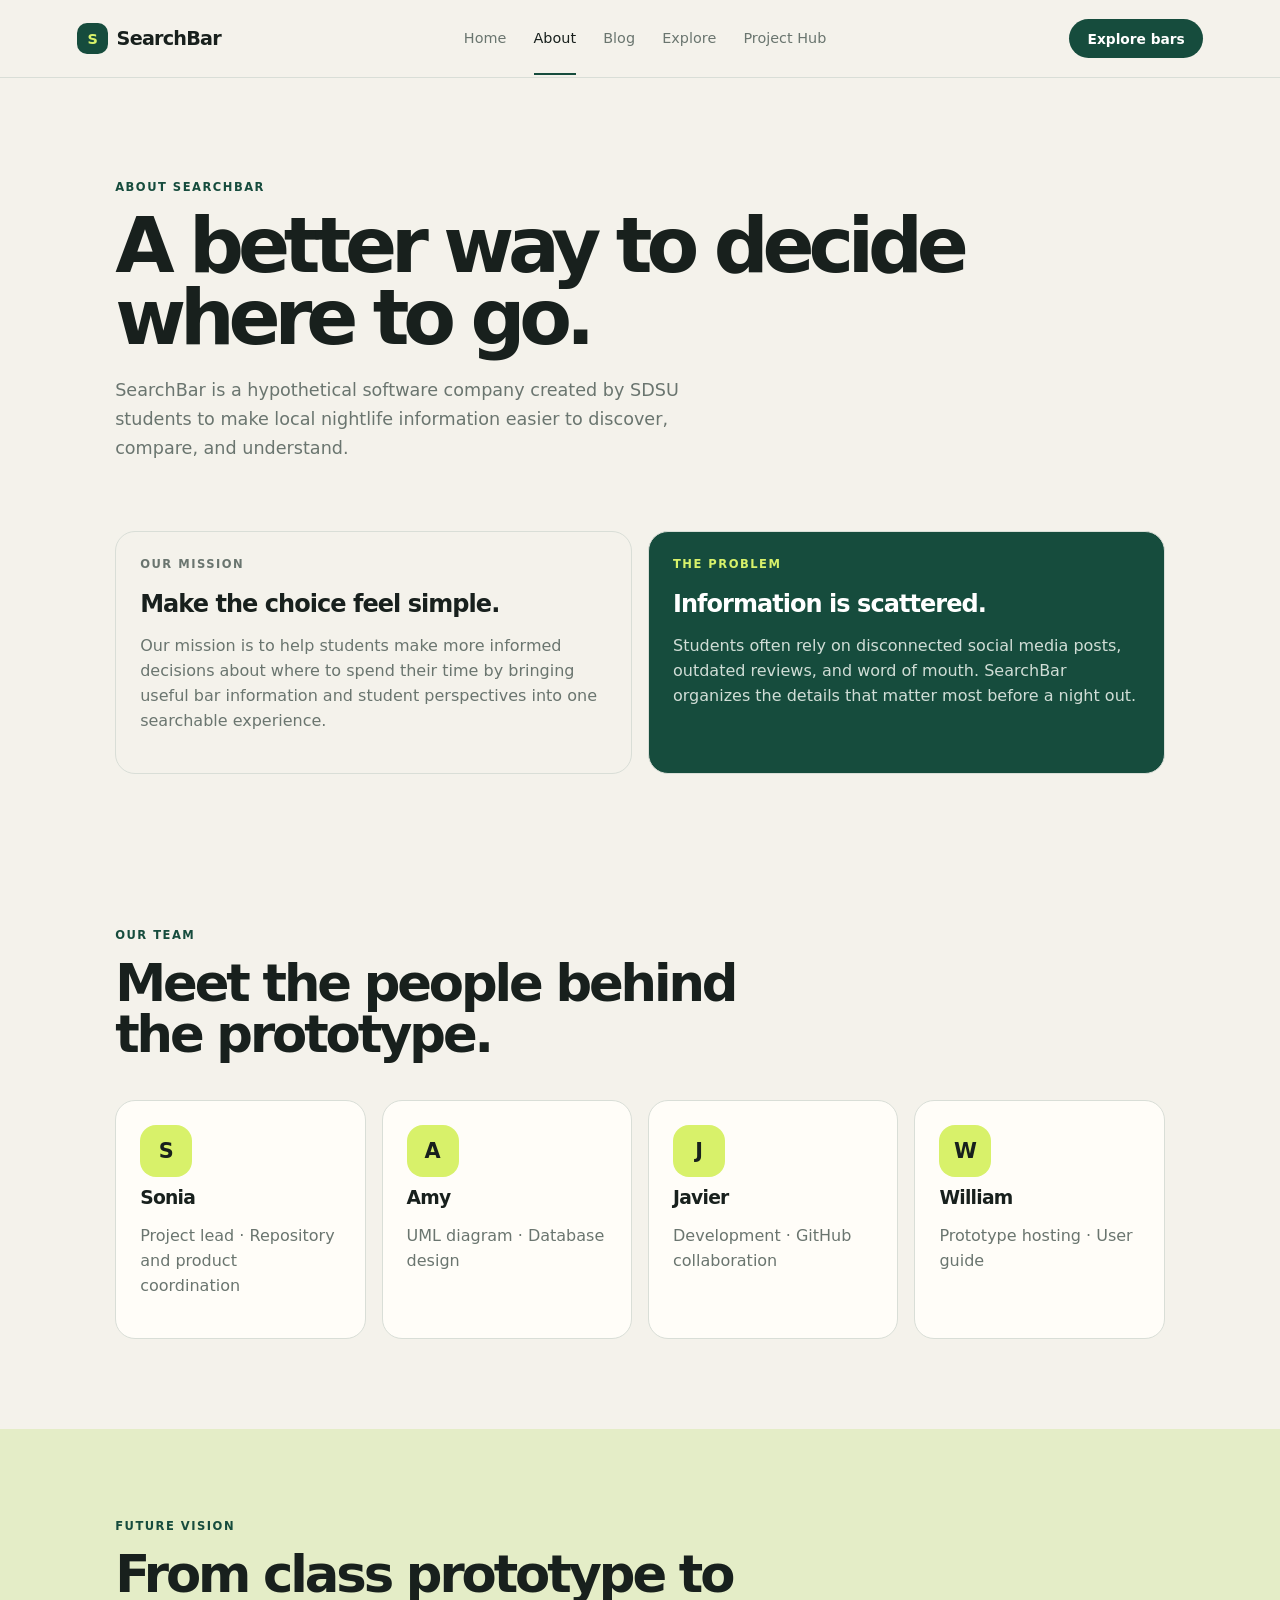
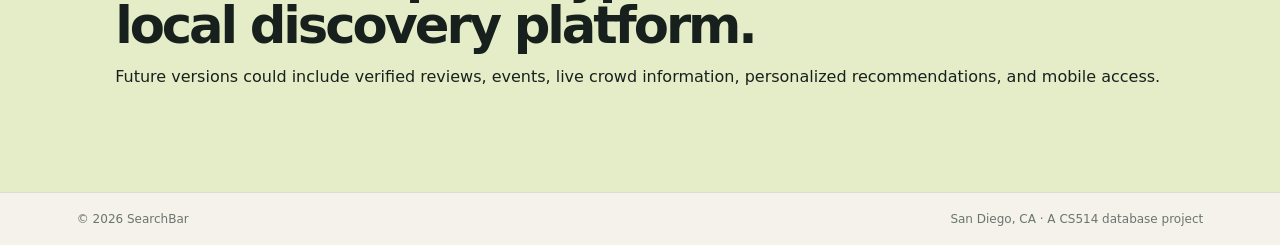
==== about.html @ 904cd175 "Create SearchBar Phase 1 prototype" ====
<!DOCTYPE html>
<html lang="en">
<head><meta charset="UTF-8" /><meta name="viewport" content="width=device-width, initial-scale=1.0" /><title>About | SearchBar</title><link rel="stylesheet" href="styles.css" /></head>
<body>
  <header class="site-header"><a class="brand" href="index.html"><span class="brand-mark">S</span> SearchBar</a><nav class="nav-links"><a href="index.html">Home</a><a class="active" href="about.html">About</a><a href="blog.html">Blog</a><a href="product.html">Explore</a><a href="deliverables.html">Project Hub</a></nav><a class="nav-button" href="product.html">Explore bars</a></header>
  <main class="page-main">
    <section class="page-hero"><p class="eyebrow">About SearchBar</p><h1>A better way to decide where to go.</h1><p>SearchBar is a hypothetical software company created by SDSU students to make local nightlife information easier to discover, compare, and understand.</p></section>
    <section class="content-grid"><div class="content-card"><p class="eyebrow">Our mission</p><h2>Make the choice feel simple.</h2><p>Our mission is to help students make more informed decisions about where to spend their time by bringing useful bar information and student perspectives into one searchable experience.</p></div><div class="content-card accent-card"><p class="eyebrow">The problem</p><h2>Information is scattered.</h2><p>Students often rely on disconnected social media posts, outdated reviews, and word of mouth. SearchBar organizes the details that matter most before a night out.</p></div></section>
    <section class="section"><div class="section-heading"><p class="eyebrow">Our team</p><h2>Meet the people behind the prototype.</h2></div><div class="team-grid"><article class="team-card"><div class="avatar">S</div><h3>Sonia</h3><p>Project lead · Repository and product coordination</p></article><article class="team-card"><div class="avatar">A</div><h3>Amy</h3><p>UML diagram · Database design</p></article><article class="team-card"><div class="avatar">J</div><h3>Javier</h3><p>Development · GitHub collaboration</p></article><article class="team-card"><div class="avatar">W</div><h3>William</h3><p>Prototype hosting · User guide</p></article></div></section>
    <section class="section future-section"><p class="eyebrow">Future vision</p><h2>From class prototype to local discovery platform.</h2><p>Future versions could include verified reviews, events, live crowd information, personalized recommendations, and mobile access.</p></section>
  </main><footer class="site-footer"><span>© 2026 SearchBar</span><span>San Diego, CA · A CS514 database project</span></footer>
</body></html>
---- styles.css ----
:root{--ink:#18201d;--muted:#6a756f;--cream:#f4f2eb;--paper:#fffdf8;--green:#164c3d;--lime:#d8f16a;--line:#d9ded7;--orange:#e97d43;--purple:#7164c8}*{box-sizing:border-box}body{margin:0;background:var(--cream);color:var(--ink);font-family:Inter,ui-sans-serif,system-ui,-apple-system,BlinkMacSystemFont,"Segoe UI",sans-serif}a{color:inherit;text-decoration:none}.site-header{height:78px;display:flex;align-items:center;justify-content:space-between;padding:0 6vw;border-bottom:1px solid var(--line);background:rgba(244,242,235,.92);position:sticky;top:0;z-index:10}.brand{font-size:1.2rem;font-weight:800;letter-spacing:-.04em;display:flex;align-items:center;gap:.55rem}.brand-mark{display:grid;place-items:center;width:31px;height:31px;border-radius:10px;background:var(--green);color:var(--lime);font-size:.9rem}.nav-links{display:flex;gap:1.7rem;font-size:.9rem;color:var(--muted)}.nav-links a{padding:27px 0}.nav-links a:hover,.nav-links .active{color:var(--ink);border-bottom:2px solid var(--green)}.nav-button,.button{border-radius:999px;padding:.72rem 1.15rem;font-weight:700;font-size:.86rem}.nav-button,.button.primary{background:var(--green);color:white}.hero{min-height:560px;padding:9vw 9vw 7vw;display:grid;grid-template-columns:1.05fr .95fr;gap:7vw;align-items:center;background:radial-gradient(circle at 80% 25%,#e2edbf 0,transparent 32%),var(--cream)}.eyebrow{color:var(--green);font-size:.72rem;font-weight:800;letter-spacing:.13em;text-transform:uppercase;margin:0 0 1rem}.hero h1,.page-hero h1{font-size:clamp(3rem,7vw,6.5rem);line-height:.93;letter-spacing:-.08em;max-width:720px;margin:0 0 1.4rem}.hero-text,.page-hero>p:not(.eyebrow){font-size:1.1rem;line-height:1.65;color:var(--muted);max-width:570px}.hero-actions{display:flex;gap:.7rem;margin-top:2rem}.button.secondary{border:1px solid var(--green);color:var(--green)}.button.light{background:var(--lime);color:var(--ink)}.hero-card{background:var(--paper);border:1px solid #d1d8c8;border-radius:28px;padding:1.5rem;box-shadow:12px 15px 0 #dce7bb;transform:rotate(2deg)}.hero-card-top{display:flex;justify-content:space-between;color:var(--muted);font-size:.78rem;margin-bottom:1.5rem}.status-dot{color:#4e8f49}.mock-search{border:1px solid var(--line);border-radius:15px;padding:1rem;color:var(--muted);font-size:.95rem}.tag-row,.filter-row{display:flex;gap:.45rem;flex-wrap:wrap;margin:1rem 0}.tag,.filter{border:1px solid var(--line);background:#f3f5ef;border-radius:999px;padding:.45rem .7rem;color:var(--muted);font-size:.75rem}.mini-result{display:flex;align-items:center;gap:.75rem;border-top:1px solid var(--line);padding-top:1rem;margin-top:1.2rem}.mini-result p{margin:.25rem 0 0;color:var(--muted);font-size:.8rem}.mini-result>span{margin-left:auto}.mini-icon{display:grid;place-items:center;width:38px;height:38px;border-radius:12px;background:var(--lime)}.section{padding:7vw 9vw}.intro-section{background:var(--paper)}.section-heading{margin-bottom:2.5rem}.section-heading h2,.project-callout h2,.future-section h2{font-size:clamp(2rem,4vw,4rem);line-height:1;letter-spacing:-.06em;margin:0;max-width:700px}.feature-grid,.team-grid,.blog-grid,.bar-grid,.content-grid{display:grid;grid-template-columns:repeat(3,1fr);gap:1rem}.feature-card,.content-card,.team-card,.blog-card,.bar-card{background:var(--cream);border:1px solid var(--line);border-radius:20px;padding:1.5rem}.feature-card h3,.team-card h3,.blog-card h2,.content-card h2,.bar-card h2{letter-spacing:-.04em;margin:.6rem 0}.feature-card p,.team-card p,.blog-card p,.content-card p,.bar-card p{color:var(--muted);line-height:1.55}.feature-number{color:var(--orange);font-weight:800}.project-callout{background:var(--green);color:white;display:flex;align-items:end;justify-content:space-between;gap:2rem}.project-callout .eyebrow{color:var(--lime)}.project-callout p:not(.eyebrow){color:#c6d3cc;max-width:550px;line-height:1.55}.site-footer{padding:1.2rem 6vw;display:flex;justify-content:space-between;color:var(--muted);font-size:.75rem;border-top:1px solid var(--line)}.page-main{min-height:calc(100vh - 150px)}.page-hero{padding:8vw 9vw 4vw}.page-hero h1{font-size:clamp(3rem,6vw,5.4rem);max-width:900px}.page-hero.compact{padding-bottom:2.5vw}.content-grid{grid-template-columns:1fr 1fr;padding:0 9vw 5vw}.accent-card{background:var(--green);color:white}.accent-card .eyebrow{color:var(--lime)}.accent-card p{color:#d0ddd6}.team-grid{grid-template-columns:repeat(4,1fr)}.team-card{background:var(--paper)}.avatar{width:52px;height:52px;border-radius:16px;background:var(--lime);display:grid;place-items:center;font-weight:800;font-size:1.3rem}.future-section{background:#e4edc7}.blog-grid{padding:0 9vw 7vw}.blog-card{background:var(--paper);min-height:270px}.blog-card h2{font-size:1.5rem}.blog-author{display:block;color:var(--green);font-size:.75rem;font-weight:700;margin-top:1.5rem}.search-panel{margin:0 9vw 2rem;padding:1.4rem;background:var(--paper);border:1px solid var(--line);border-radius:20px}.search-panel label{display:block;font-size:.75rem;font-weight:800;text-transform:uppercase;letter-spacing:.1em;margin-bottom:.6rem}.search-row{display:flex;gap:.6rem}.search-row input{width:100%;border:1px solid var(--line);border-radius:12px;padding:.9rem;font:inherit;background:white}.filter{cursor:pointer}.active-filter{background:var(--green);color:white}.bar-grid{grid-template-columns:repeat(3,1fr);padding:0 9vw 7vw}.bar-card{padding:0;overflow:hidden;background:var(--paper)}.bar-image{height:145px;display:grid;place-items:center;font-size:3rem;color:white}.purple{background:var(--purple)}.orange{background:var(--orange)}.green{background:var(--green);color:var(--lime)}.bar-card-body{padding:1.2rem}.location{font-size:.7rem;text-transform:uppercase;letter-spacing:.1em;color:var(--muted);font-weight:800}.rating{color:var(--green);font-weight:800}.rating span{font-weight:500;color:var(--muted);margin-left:.6rem;font-size:.8rem}.empty-state{padding:2rem 9vw;color:var(--muted)}.deliverable-list{max-width:900px;margin:0 9vw 7vw}.deliverable{display:flex;align-items:center;gap:1rem;padding:1.2rem 0;border-bottom:1px solid var(--line)}.deliverable:hover h2{color:var(--green)}.deliverable-icon{display:grid;place-items:center;width:43px;height:43px;border-radius:13px;background:var(--lime);font-weight:800}.deliverable h2{font-size:1.1rem;margin:0 0 .25rem}.deliverable p{margin:0;color:var(--muted);font-size:.9rem}.deliverable>span:last-child{margin-left:auto}.notice{margin-top:1.5rem;padding:1rem 1.2rem;border-radius:15px;background:#e4edc7;color:var(--green)}.notice p{margin:.35rem 0 0;color:var(--muted);font-size:.85rem}@media(max-width:800px){.site-header{padding:0 5vw}.nav-links{gap:.8rem}.nav-links a{font-size:.75rem}.nav-button{display:none}.hero{grid-template-columns:1fr;padding:18vw 7vw 12vw}.section,.page-hero{padding-left:7vw;padding-right:7vw}.feature-grid,.team-grid,.blog-grid,.bar-grid,.content-grid{grid-template-columns:1fr}.blog-grid,.bar-grid,.content-grid{padding-left:7vw;padding-right:7vw}.project-callout{display:block}.project-callout .button{display:inline-block;margin-top:1rem}.site-footer{gap:1rem;flex-direction:column}.deliverable-list{margin-left:7vw;margin-right:7vw}}
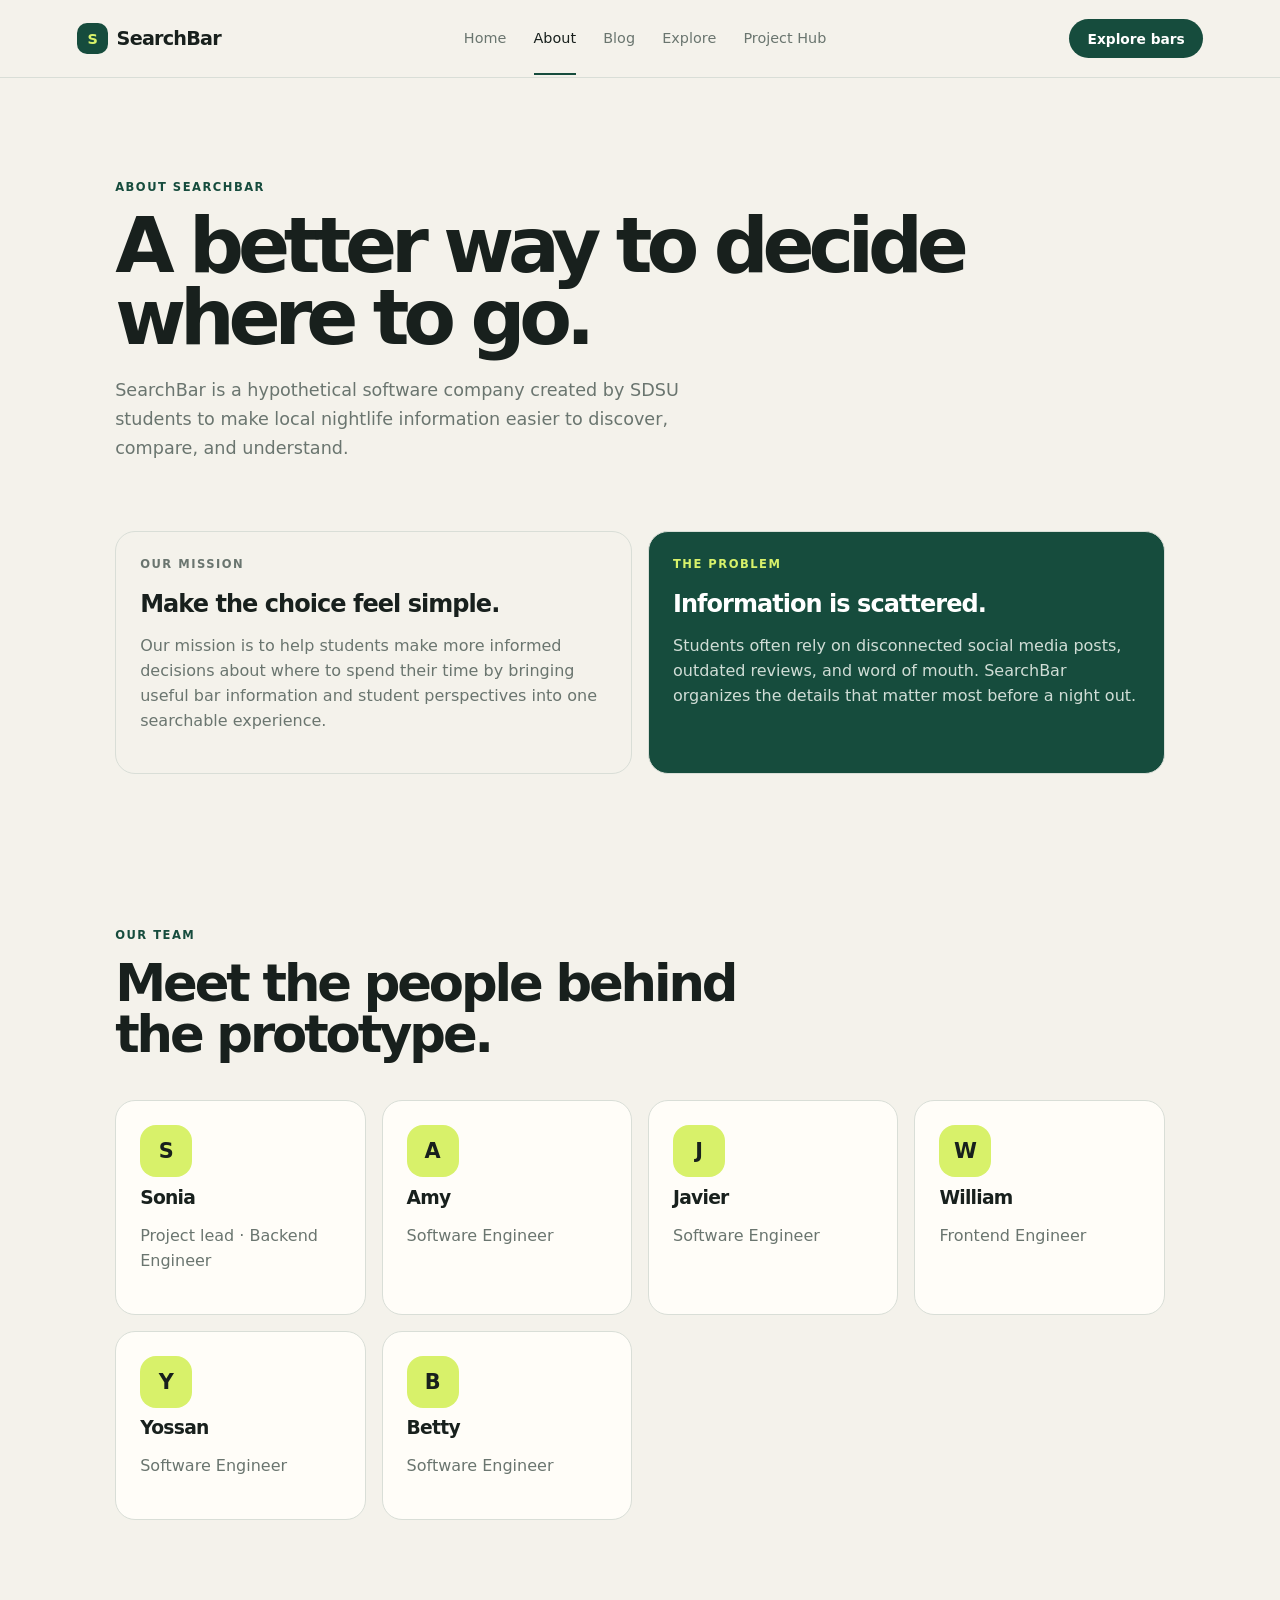
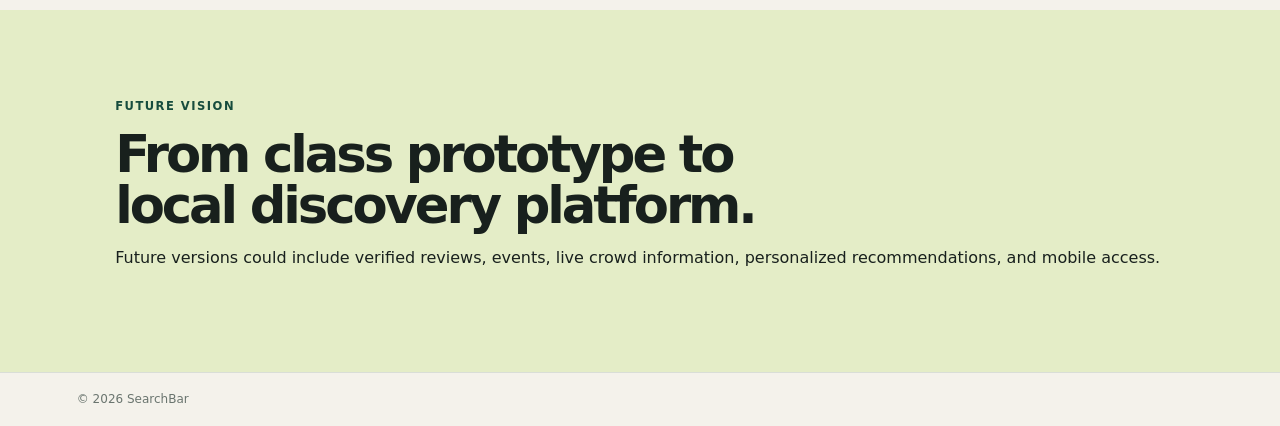
==== commit 9efc47e6: "Updated About page and Blog page" ====
--- a/about.html
+++ b/about.html
@@ -1,12 +1,119 @@
 <!DOCTYPE html>
 <html lang="en">
-<head><meta charset="UTF-8" /><meta name="viewport" content="width=device-width, initial-scale=1.0" /><title>About | SearchBar</title><link rel="stylesheet" href="styles.css" /></head>
+<head>
+  <meta charset="UTF-8" />
+  <meta name="viewport" content="width=device-width, initial-scale=1.0" />
+  <title>About | SearchBar</title>
+  <link rel="stylesheet" href="styles.css" />
+</head>
+
 <body>
-  <header class="site-header"><a class="brand" href="index.html"><span class="brand-mark">S</span> SearchBar</a><nav class="nav-links"><a href="index.html">Home</a><a class="active" href="about.html">About</a><a href="blog.html">Blog</a><a href="product.html">Explore</a><a href="deliverables.html">Project Hub</a></nav><a class="nav-button" href="product.html">Explore bars</a></header>
+  <header class="site-header">
+    <a class="brand" href="index.html">
+      <span class="brand-mark">S</span> SearchBar
+    </a>
+
+    <nav class="nav-links">
+      <a href="index.html">Home</a>
+      <a class="active" href="about.html">About</a>
+      <a href="blog.html">Blog</a>
+      <a href="product.html">Explore</a>
+      <a href="deliverables.html">Project Hub</a>
+    </nav>
+
+    <a class="nav-button" href="product.html">Explore bars</a>
+  </header>
+
   <main class="page-main">
-    <section class="page-hero"><p class="eyebrow">About SearchBar</p><h1>A better way to decide where to go.</h1><p>SearchBar is a hypothetical software company created by SDSU students to make local nightlife information easier to discover, compare, and understand.</p></section>
-    <section class="content-grid"><div class="content-card"><p class="eyebrow">Our mission</p><h2>Make the choice feel simple.</h2><p>Our mission is to help students make more informed decisions about where to spend their time by bringing useful bar information and student perspectives into one searchable experience.</p></div><div class="content-card accent-card"><p class="eyebrow">The problem</p><h2>Information is scattered.</h2><p>Students often rely on disconnected social media posts, outdated reviews, and word of mouth. SearchBar organizes the details that matter most before a night out.</p></div></section>
-    <section class="section"><div class="section-heading"><p class="eyebrow">Our team</p><h2>Meet the people behind the prototype.</h2></div><div class="team-grid"><article class="team-card"><div class="avatar">S</div><h3>Sonia</h3><p>Project lead · Repository and product coordination</p></article><article class="team-card"><div class="avatar">A</div><h3>Amy</h3><p>UML diagram · Database design</p></article><article class="team-card"><div class="avatar">J</div><h3>Javier</h3><p>Development · GitHub collaboration</p></article><article class="team-card"><div class="avatar">W</div><h3>William</h3><p>Prototype hosting · User guide</p></article></div></section>
-    <section class="section future-section"><p class="eyebrow">Future vision</p><h2>From class prototype to local discovery platform.</h2><p>Future versions could include verified reviews, events, live crowd information, personalized recommendations, and mobile access.</p></section>
-  </main><footer class="site-footer"><span>© 2026 SearchBar</span><span>San Diego, CA · A CS514 database project</span></footer>
-</body></html>
+    <section class="page-hero">
+      <p class="eyebrow">About SearchBar</p>
+      <h1>A better way to decide where to go.</h1>
+      <p>
+        SearchBar is a hypothetical software company created by SDSU students
+        to make local nightlife information easier to discover, compare, and
+        understand.
+      </p>
+    </section>
+
+    <section class="content-grid">
+      <div class="content-card">
+        <p class="eyebrow">Our mission</p>
+        <h2>Make the choice feel simple.</h2>
+        <p>
+          Our mission is to help students make more informed decisions about
+          where to spend their time by bringing useful bar information and
+          student perspectives into one searchable experience.
+        </p>
+      </div>
+
+      <div class="content-card accent-card">
+        <p class="eyebrow">The problem</p>
+        <h2>Information is scattered.</h2>
+        <p>
+          Students often rely on disconnected social media posts, outdated
+          reviews, and word of mouth. SearchBar organizes the details that
+          matter most before a night out.
+        </p>
+      </div>
+    </section>
+
+    <section class="section">
+      <div class="section-heading">
+        <p class="eyebrow">Our team</p>
+        <h2>Meet the people behind the prototype.</h2>
+      </div>
+
+      <div class="team-grid">
+        <article class="team-card">
+          <div class="avatar">S</div>
+          <h3>Sonia</h3>
+          <p>Project lead · Backend Engineer</p>
+        </article>
+
+        <article class="team-card">
+          <div class="avatar">A</div>
+          <h3>Amy</h3>
+          <p>Software Engineer</p>
+        </article>
+
+        <article class="team-card">
+          <div class="avatar">J</div>
+          <h3>Javier</h3>
+          <p>Software Engineer</p>
+        </article>
+
+        <article class="team-card">
+          <div class="avatar">W</div>
+          <h3>William</h3>
+          <p>Frontend Engineer</p>
+        </article>
+
+        <article class="team-card">
+          <div class="avatar">Y</div>
+          <h3>Yossan</h3>
+          <p>Software Engineer</p>
+        </article>
+
+        <article class="team-card">
+          <div class="avatar">B</div>
+          <h3>Betty</h3>
+          <p>Software Engineer</p>
+        </article>
+      </div>
+    </section>
+
+    <section class="section future-section">
+      <p class="eyebrow">Future vision</p>
+      <h2>From class prototype to local discovery platform.</h2>
+      <p>
+        Future versions could include verified reviews, events, live crowd
+        information, personalized recommendations, and mobile access.
+      </p>
+    </section>
+  </main>
+
+  <footer class="site-footer">
+    <span>© 2026 SearchBar</span>
+  </footer>
+</body>
+</html>
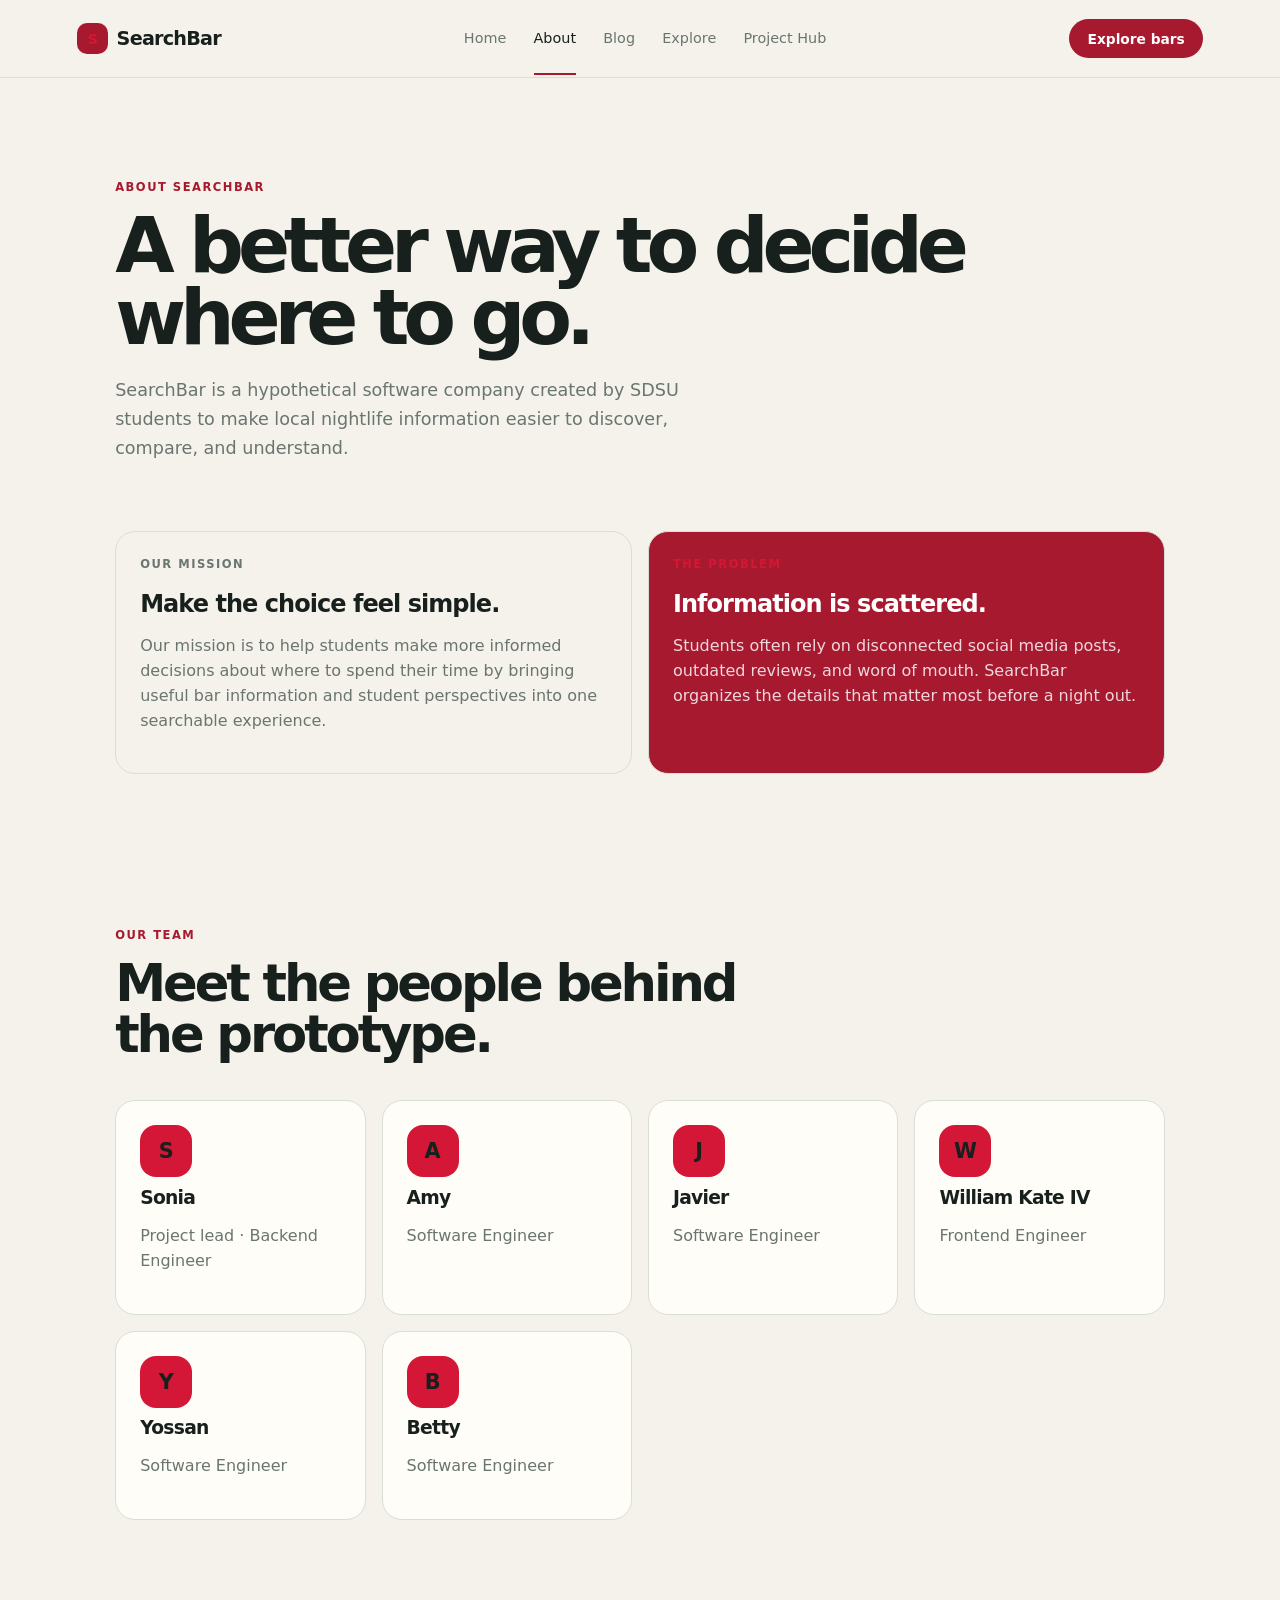
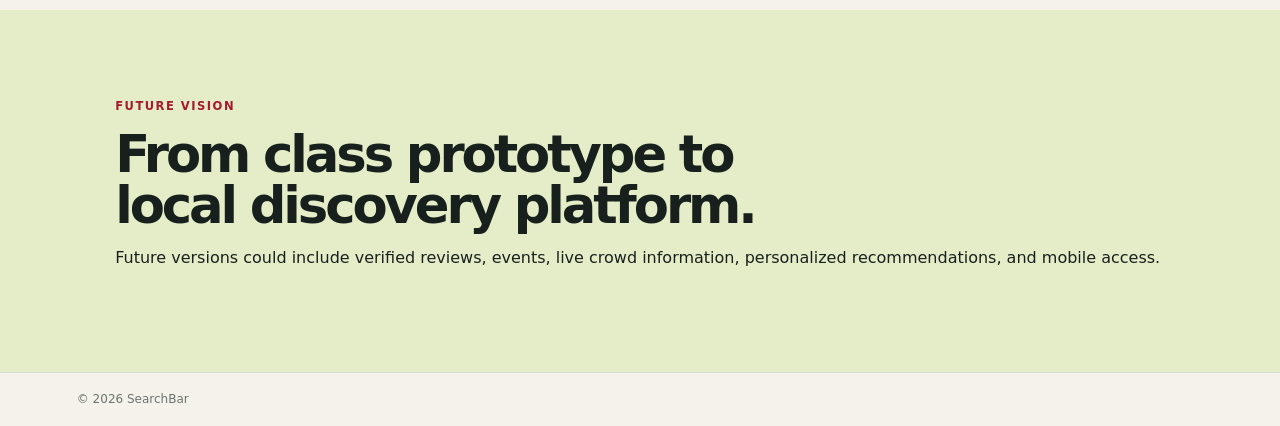
==== commit a4bdcc46: "Updated team member blogs" ====
--- a/about.html
+++ b/about.html
@@ -84,7 +84,7 @@
 
         <article class="team-card">
           <div class="avatar">W</div>
-          <h3>William</h3>
+          <h3>William Kate IV</h3>
           <p>Frontend Engineer</p>
         </article>
 
--- a/styles.css
+++ b/styles.css
@@ -1 +1,622 @@
-:root{--ink:#18201d;--muted:#6a756f;--cream:#f4f2eb;--paper:#fffdf8;--green:#164c3d;--lime:#d8f16a;--line:#d9ded7;--orange:#e97d43;--purple:#7164c8}*{box-sizing:border-box}body{margin:0;background:var(--cream);color:var(--ink);font-family:Inter,ui-sans-serif,system-ui,-apple-system,BlinkMacSystemFont,"Segoe UI",sans-serif}a{color:inherit;text-decoration:none}.site-header{height:78px;display:flex;align-items:center;justify-content:space-between;padding:0 6vw;border-bottom:1px solid var(--line);background:rgba(244,242,235,.92);position:sticky;top:0;z-index:10}.brand{font-size:1.2rem;font-weight:800;letter-spacing:-.04em;display:flex;align-items:center;gap:.55rem}.brand-mark{display:grid;place-items:center;width:31px;height:31px;border-radius:10px;background:var(--green);color:var(--lime);font-size:.9rem}.nav-links{display:flex;gap:1.7rem;font-size:.9rem;color:var(--muted)}.nav-links a{padding:27px 0}.nav-links a:hover,.nav-links .active{color:var(--ink);border-bottom:2px solid var(--green)}.nav-button,.button{border-radius:999px;padding:.72rem 1.15rem;font-weight:700;font-size:.86rem}.nav-button,.button.primary{background:var(--green);color:white}.hero{min-height:560px;padding:9vw 9vw 7vw;display:grid;grid-template-columns:1.05fr .95fr;gap:7vw;align-items:center;background:radial-gradient(circle at 80% 25%,#e2edbf 0,transparent 32%),var(--cream)}.eyebrow{color:var(--green);font-size:.72rem;font-weight:800;letter-spacing:.13em;text-transform:uppercase;margin:0 0 1rem}.hero h1,.page-hero h1{font-size:clamp(3rem,7vw,6.5rem);line-height:.93;letter-spacing:-.08em;max-width:720px;margin:0 0 1.4rem}.hero-text,.page-hero>p:not(.eyebrow){font-size:1.1rem;line-height:1.65;color:var(--muted);max-width:570px}.hero-actions{display:flex;gap:.7rem;margin-top:2rem}.button.secondary{border:1px solid var(--green);color:var(--green)}.button.light{background:var(--lime);color:var(--ink)}.hero-card{background:var(--paper);border:1px solid #d1d8c8;border-radius:28px;padding:1.5rem;box-shadow:12px 15px 0 #dce7bb;transform:rotate(2deg)}.hero-card-top{display:flex;justify-content:space-between;color:var(--muted);font-size:.78rem;margin-bottom:1.5rem}.status-dot{color:#4e8f49}.mock-search{border:1px solid var(--line);border-radius:15px;padding:1rem;color:var(--muted);font-size:.95rem}.tag-row,.filter-row{display:flex;gap:.45rem;flex-wrap:wrap;margin:1rem 0}.tag,.filter{border:1px solid var(--line);background:#f3f5ef;border-radius:999px;padding:.45rem .7rem;color:var(--muted);font-size:.75rem}.mini-result{display:flex;align-items:center;gap:.75rem;border-top:1px solid var(--line);padding-top:1rem;margin-top:1.2rem}.mini-result p{margin:.25rem 0 0;color:var(--muted);font-size:.8rem}.mini-result>span{margin-left:auto}.mini-icon{display:grid;place-items:center;width:38px;height:38px;border-radius:12px;background:var(--lime)}.section{padding:7vw 9vw}.intro-section{background:var(--paper)}.section-heading{margin-bottom:2.5rem}.section-heading h2,.project-callout h2,.future-section h2{font-size:clamp(2rem,4vw,4rem);line-height:1;letter-spacing:-.06em;margin:0;max-width:700px}.feature-grid,.team-grid,.blog-grid,.bar-grid,.content-grid{display:grid;grid-template-columns:repeat(3,1fr);gap:1rem}.feature-card,.content-card,.team-card,.blog-card,.bar-card{background:var(--cream);border:1px solid var(--line);border-radius:20px;padding:1.5rem}.feature-card h3,.team-card h3,.blog-card h2,.content-card h2,.bar-card h2{letter-spacing:-.04em;margin:.6rem 0}.feature-card p,.team-card p,.blog-card p,.content-card p,.bar-card p{color:var(--muted);line-height:1.55}.feature-number{color:var(--orange);font-weight:800}.project-callout{background:var(--green);color:white;display:flex;align-items:end;justify-content:space-between;gap:2rem}.project-callout .eyebrow{color:var(--lime)}.project-callout p:not(.eyebrow){color:#c6d3cc;max-width:550px;line-height:1.55}.site-footer{padding:1.2rem 6vw;display:flex;justify-content:space-between;color:var(--muted);font-size:.75rem;border-top:1px solid var(--line)}.page-main{min-height:calc(100vh - 150px)}.page-hero{padding:8vw 9vw 4vw}.page-hero h1{font-size:clamp(3rem,6vw,5.4rem);max-width:900px}.page-hero.compact{padding-bottom:2.5vw}.content-grid{grid-template-columns:1fr 1fr;padding:0 9vw 5vw}.accent-card{background:var(--green);color:white}.accent-card .eyebrow{color:var(--lime)}.accent-card p{color:#d0ddd6}.team-grid{grid-template-columns:repeat(4,1fr)}.team-card{background:var(--paper)}.avatar{width:52px;height:52px;border-radius:16px;background:var(--lime);display:grid;place-items:center;font-weight:800;font-size:1.3rem}.future-section{background:#e4edc7}.blog-grid{padding:0 9vw 7vw}.blog-card{background:var(--paper);min-height:270px}.blog-card h2{font-size:1.5rem}.blog-author{display:block;color:var(--green);font-size:.75rem;font-weight:700;margin-top:1.5rem}.search-panel{margin:0 9vw 2rem;padding:1.4rem;background:var(--paper);border:1px solid var(--line);border-radius:20px}.search-panel label{display:block;font-size:.75rem;font-weight:800;text-transform:uppercase;letter-spacing:.1em;margin-bottom:.6rem}.search-row{display:flex;gap:.6rem}.search-row input{width:100%;border:1px solid var(--line);border-radius:12px;padding:.9rem;font:inherit;background:white}.filter{cursor:pointer}.active-filter{background:var(--green);color:white}.bar-grid{grid-template-columns:repeat(3,1fr);padding:0 9vw 7vw}.bar-card{padding:0;overflow:hidden;background:var(--paper)}.bar-image{height:145px;display:grid;place-items:center;font-size:3rem;color:white}.purple{background:var(--purple)}.orange{background:var(--orange)}.green{background:var(--green);color:var(--lime)}.bar-card-body{padding:1.2rem}.location{font-size:.7rem;text-transform:uppercase;letter-spacing:.1em;color:var(--muted);font-weight:800}.rating{color:var(--green);font-weight:800}.rating span{font-weight:500;color:var(--muted);margin-left:.6rem;font-size:.8rem}.empty-state{padding:2rem 9vw;color:var(--muted)}.deliverable-list{max-width:900px;margin:0 9vw 7vw}.deliverable{display:flex;align-items:center;gap:1rem;padding:1.2rem 0;border-bottom:1px solid var(--line)}.deliverable:hover h2{color:var(--green)}.deliverable-icon{display:grid;place-items:center;width:43px;height:43px;border-radius:13px;background:var(--lime);font-weight:800}.deliverable h2{font-size:1.1rem;margin:0 0 .25rem}.deliverable p{margin:0;color:var(--muted);font-size:.9rem}.deliverable>span:last-child{margin-left:auto}.notice{margin-top:1.5rem;padding:1rem 1.2rem;border-radius:15px;background:#e4edc7;color:var(--green)}.notice p{margin:.35rem 0 0;color:var(--muted);font-size:.85rem}@media(max-width:800px){.site-header{padding:0 5vw}.nav-links{gap:.8rem}.nav-links a{font-size:.75rem}.nav-button{display:none}.hero{grid-template-columns:1fr;padding:18vw 7vw 12vw}.section,.page-hero{padding-left:7vw;padding-right:7vw}.feature-grid,.team-grid,.blog-grid,.bar-grid,.content-grid{grid-template-columns:1fr}.blog-grid,.bar-grid,.content-grid{padding-left:7vw;padding-right:7vw}.project-callout{display:block}.project-callout .button{display:inline-block;margin-top:1rem}.site-footer{gap:1rem;flex-direction:column}.deliverable-list{margin-left:7vw;margin-right:7vw}}
+:root {
+  --ink: #18201d;
+  --muted: #6a756f;
+  --cream: #f4f2eb;
+  --paper: #fffdf8;
+  --red: #A6192E;
+  --lightred: #D41736;
+  --line: #d9ded7;
+  --orange: #e97d43;
+  --purple: #7164c8;
+}
+
+* {
+  box-sizing: border-box;
+}
+
+body {
+  margin: 0;
+  background: var(--cream);
+  color: var(--ink);
+  font-family: Inter, ui-sans-serif, system-ui, -apple-system,
+    BlinkMacSystemFont, "Segoe UI", sans-serif;
+}
+
+a {
+  color: inherit;
+  text-decoration: none;
+}
+
+.site-header {
+  position: sticky;
+  top: 0;
+  z-index: 10;
+  height: 78px;
+  display: flex;
+  align-items: center;
+  justify-content: space-between;
+  padding: 0 6vw;
+  background: rgba(244, 242, 235, 0.92);
+  border-bottom: 1px solid var(--line);
+}
+
+.brand {
+  display: flex;
+  align-items: center;
+  gap: 0.55rem;
+  font-size: 1.2rem;
+  font-weight: 800;
+  letter-spacing: -0.04em;
+}
+
+.brand-mark {
+  display: grid;
+  place-items: center;
+  width: 31px;
+  height: 31px;
+  border-radius: 10px;
+  background: var(--red);
+  color: var(--lightred);
+  font-size: 0.9rem;
+}
+
+.nav-links {
+  display: flex;
+  gap: 1.7rem;
+  color: var(--muted);
+  font-size: 0.9rem;
+}
+
+.nav-links a {
+  padding: 27px 0;
+}
+
+.nav-links a:hover,
+.nav-links .active {
+  color: var(--ink);
+  border-bottom: 2px solid var(--red);
+}
+
+.nav-button,
+.button {
+  border-radius: 999px;
+  padding: 0.72rem 1.15rem;
+  font-size: 0.86rem;
+  font-weight: 700;
+}
+
+.nav-button,
+.button.primary {
+  background: var(--red);
+  color: white;
+}
+
+.hero {
+  display: grid;
+  grid-template-columns: 1.05fr 0.95fr;
+  align-items: center;
+  gap: 7vw;
+  min-height: 560px;
+  padding: 9vw 9vw 7vw;
+  background:
+    radial-gradient(
+      circle at 80% 25%,
+      #e2edbf 0,
+      transparent 32%
+    ),
+    var(--cream);
+}
+
+.hero-copy {
+  max-width: 720px;
+}
+
+.eyebrow {
+  margin: 0 0 1rem;
+  color: var(--red);
+  font-size: 0.72rem;
+  font-weight: 800;
+  letter-spacing: 0.13em;
+  text-transform: uppercase;
+}
+
+.hero h1,
+.page-hero h1 {
+  max-width: 720px;
+  margin: 0 0 1.4rem;
+  font-size: clamp(3rem, 7vw, 6.5rem);
+  line-height: 0.93;
+  letter-spacing: -0.08em;
+}
+
+.hero-text,
+.page-hero > p:not(.eyebrow) {
+  max-width: 570px;
+  color: var(--muted);
+  font-size: 1.1rem;
+  line-height: 1.65;
+}
+
+.hero-actions {
+  display: flex;
+  gap: 0.7rem;
+  margin-top: 2rem;
+}
+
+.button.secondary {
+  border: 1px solid var(--red);
+  color: var(--red);
+}
+
+.button.light {
+  background: var(--lightred);
+  color: var(--ink);
+}
+
+.hero-card {
+  padding: 1.5rem;
+  background: var(--paper);
+  border: 1px solid #d1d8c8;
+  border-radius: 28px;
+  box-shadow: 12px 15px 0 #dce7bb;
+  transform: rotate(2deg);
+}
+
+.hero-card-top {
+  display: flex;
+  justify-content: space-between;
+  margin-bottom: 1.5rem;
+  color: var(--muted);
+  font-size: 0.78rem;
+}
+
+.status-dot {
+  color: var(--red);
+}
+
+.mock-search {
+  padding: 1rem;
+  border: 1px solid var(--line);
+  border-radius: 15px;
+  color: var(--muted);
+  font-size: 0.95rem;
+}
+
+.tag-row,
+.filter-row {
+  display: flex;
+  flex-wrap: wrap;
+  gap: 0.45rem;
+  margin: 1rem 0;
+}
+
+.tag,
+.filter {
+  padding: 0.45rem 0.7rem;
+  background: #f3f5ef;
+  border: 1px solid var(--line);
+  border-radius: 999px;
+  color: var(--muted);
+  font-size: 0.75rem;
+}
+
+.filter {
+  cursor: pointer;
+}
+
+.active-filter {
+  background: var(--red);
+  color: white;
+}
+
+.mini-result {
+  display: flex;
+  align-items: center;
+  gap: 0.75rem;
+  margin-top: 1.2rem;
+  padding-top: 1rem;
+  border-top: 1px solid var(--line);
+}
+
+.mini-result p {
+  margin: 0.25rem 0 0;
+  color: var(--muted);
+  font-size: 0.8rem;
+}
+
+.mini-result > span {
+  margin-left: auto;
+}
+
+.mini-icon {
+  display: grid;
+  place-items: center;
+  width: 38px;
+  height: 38px;
+  border-radius: 12px;
+  background: var(--lightred);
+}
+
+.section {
+  padding: 7vw 9vw;
+}
+
+.intro-section {
+  background: var(--paper);
+}
+
+.section-heading {
+  margin-bottom: 2.5rem;
+}
+
+.section-heading h2,
+.project-callout h2,
+.future-section h2 {
+  max-width: 700px;
+  margin: 0;
+  font-size: clamp(2rem, 4vw, 4rem);
+  line-height: 1;
+  letter-spacing: -0.06em;
+}
+
+.feature-grid,
+.team-grid,
+.blog-grid,
+.bar-grid,
+.content-grid {
+  display: grid;
+  grid-template-columns: repeat(3, 1fr);
+  gap: 1rem;
+}
+
+.feature-card,
+.content-card,
+.team-card,
+.blog-card,
+.bar-card {
+  padding: 1.5rem;
+  background: var(--cream);
+  border: 1px solid var(--line);
+  border-radius: 20px;
+}
+
+.feature-card h3,
+.team-card h3,
+.blog-card h2,
+.content-card h2,
+.bar-card h2 {
+  margin: 0.6rem 0;
+  letter-spacing: -0.04em;
+}
+
+.feature-card p,
+.team-card p,
+.blog-card p,
+.content-card p,
+.bar-card p {
+  color: var(--muted);
+  line-height: 1.55;
+}
+
+.feature-number {
+  color: var(--orange);
+  font-weight: 800;
+}
+
+.project-callout {
+  display: flex;
+  align-items: end;
+  justify-content: space-between;
+  gap: 2rem;
+  background: var(--red);
+  color: white;
+}
+
+.project-callout .eyebrow {
+  color: var(--lightred);
+}
+
+.project-callout p:not(.eyebrow) {
+  max-width: 550px;
+  color: #f0d7dc;
+  line-height: 1.55;
+}
+
+.site-footer {
+  display: flex;
+  justify-content: space-between;
+  padding: 1.2rem 6vw;
+  border-top: 1px solid var(--line);
+  color: var(--muted);
+  font-size: 0.75rem;
+}
+
+.page-main {
+  min-height: calc(100vh - 150px);
+}
+
+.page-hero {
+  padding: 8vw 9vw 4vw;
+}
+
+.page-hero h1 {
+  max-width: 900px;
+  font-size: clamp(3rem, 6vw, 5.4rem);
+}
+
+.page-hero.compact {
+  padding-bottom: 2.5vw;
+}
+
+.content-grid {
+  grid-template-columns: 1fr 1fr;
+  padding: 0 9vw 5vw;
+}
+
+.accent-card {
+  background: var(--red);
+  color: white;
+}
+
+.accent-card .eyebrow {
+  color: var(--lightred);
+}
+
+.accent-card p {
+  color: #f0d7dc;
+}
+
+.team-grid {
+  grid-template-columns: repeat(4, 1fr);
+}
+
+.team-card {
+  background: var(--paper);
+}
+
+.avatar {
+  display: grid;
+  place-items: center;
+  width: 52px;
+  height: 52px;
+  border-radius: 16px;
+  background: var(--lightred);
+  font-size: 1.3rem;
+  font-weight: 800;
+}
+
+.future-section {
+  background: #e4edc7;
+}
+
+.blog-grid {
+  padding: 0 9vw 7vw;
+}
+
+.blog-card {
+  min-height: 270px;
+  background: var(--paper);
+}
+
+.blog-card h2 {
+  font-size: 1.5rem;
+}
+
+.blog-author {
+  display: block;
+  margin-top: 1.5rem;
+  color: var(--red);
+  font-size: 0.75rem;
+  font-weight: 700;
+}
+
+.search-panel {
+  margin: 0 9vw 2rem;
+  padding: 1.4rem;
+  background: var(--paper);
+  border: 1px solid var(--line);
+  border-radius: 20px;
+}
+
+.search-panel label {
+  display: block;
+  margin-bottom: 0.6rem;
+  font-size: 0.75rem;
+  font-weight: 800;
+  letter-spacing: 0.1em;
+  text-transform: uppercase;
+}
+
+.search-row {
+  display: flex;
+  gap: 0.6rem;
+}
+
+.search-row input {
+  width: 100%;
+  padding: 0.9rem;
+  background: white;
+  border: 1px solid var(--line);
+  border-radius: 12px;
+  font: inherit;
+}
+
+.bar-grid {
+  grid-template-columns: repeat(3, 1fr);
+  padding: 0 9vw 7vw;
+}
+
+.bar-card {
+  overflow: hidden;
+  padding: 0;
+  background: var(--paper);
+}
+
+.bar-image {
+  display: grid;
+  place-items: center;
+  height: 145px;
+  color: white;
+  font-size: 3rem;
+}
+
+.purple {
+  background: var(--purple);
+}
+
+.orange {
+  background: var(--orange);
+}
+
+.red {
+  background: var(--red);
+  color: var(--lightred);
+}
+
+.bar-card-body {
+  padding: 1.2rem;
+}
+
+.location {
+  color: var(--muted);
+  font-size: 0.7rem;
+  font-weight: 800;
+  letter-spacing: 0.1em;
+  text-transform: uppercase;
+}
+
+.rating {
+  color: var(--red);
+  font-weight: 800;
+}
+
+.rating span {
+  margin-left: 0.6rem;
+  color: var(--muted);
+  font-size: 0.8rem;
+  font-weight: 500;
+}
+
+.empty-state {
+  padding: 2rem 9vw;
+  color: var(--muted);
+}
+
+.deliverable-list {
+  max-width: 900px;
+  margin: 0 9vw 7vw;
+}
+
+.deliverable {
+  display: flex;
+  align-items: center;
+  gap: 1rem;
+  padding: 1.2rem 0;
+  border-bottom: 1px solid var(--line);
+}
+
+.deliverable:hover h2 {
+  color: var(--red);
+}
+
+.deliverable-icon {
+  display: grid;
+  place-items: center;
+  width: 43px;
+  height: 43px;
+  border-radius: 13px;
+  background: var(--lightred);
+  font-weight: 800;
+}
+
+.deliverable h2 {
+  margin: 0 0 0.25rem;
+  font-size: 1.1rem;
+}
+
+.deliverable p {
+  margin: 0;
+  color: var(--muted);
+  font-size: 0.9rem;
+}
+
+.deliverable > span:last-child {
+  margin-left: auto;
+}
+
+.notice {
+  margin-top: 1.5rem;
+  padding: 1rem 1.2rem;
+  background: #e4edc7;
+  border-radius: 15px;
+  color: var(--red);
+}
+
+.notice p {
+  margin: 0.35rem 0 0;
+  color: var(--muted);
+  font-size: 0.85rem;
+}
+
+@media (max-width: 800px) {
+  .site-header {
+    padding: 0 5vw;
+  }
+
+  .nav-links {
+    gap: 0.8rem;
+  }
+
+  .nav-links a {
+    font-size: 0.75rem;
+  }
+
+  .nav-button {
+    display: none;
+  }
+
+  .hero {
+    grid-template-columns: 1fr;
+    padding: 18vw 7vw 12vw;
+  }
+
+  .section,
+  .page-hero {
+    padding-right: 7vw;
+    padding-left: 7vw;
+  }
+
+  .feature-grid,
+  .team-grid,
+  .blog-grid,
+  .bar-grid,
+  .content-grid {
+    grid-template-columns: 1fr;
+  }
+
+  .blog-grid,
+  .bar-grid,
+  .content-grid {
+    padding-right: 7vw;
+    padding-left: 7vw;
+  }
+
+  .project-callout {
+    display: block;
+  }
+
+  .project-callout .button {
+    display: inline-block;
+    margin-top: 1rem;
+  }
+
+  .site-footer {
+    flex-direction: column;
+    gap: 1rem;
+  }
+
+  .deliverable-list {
+    margin-right: 7vw;
+    margin-left: 7vw;
+  }
+}
